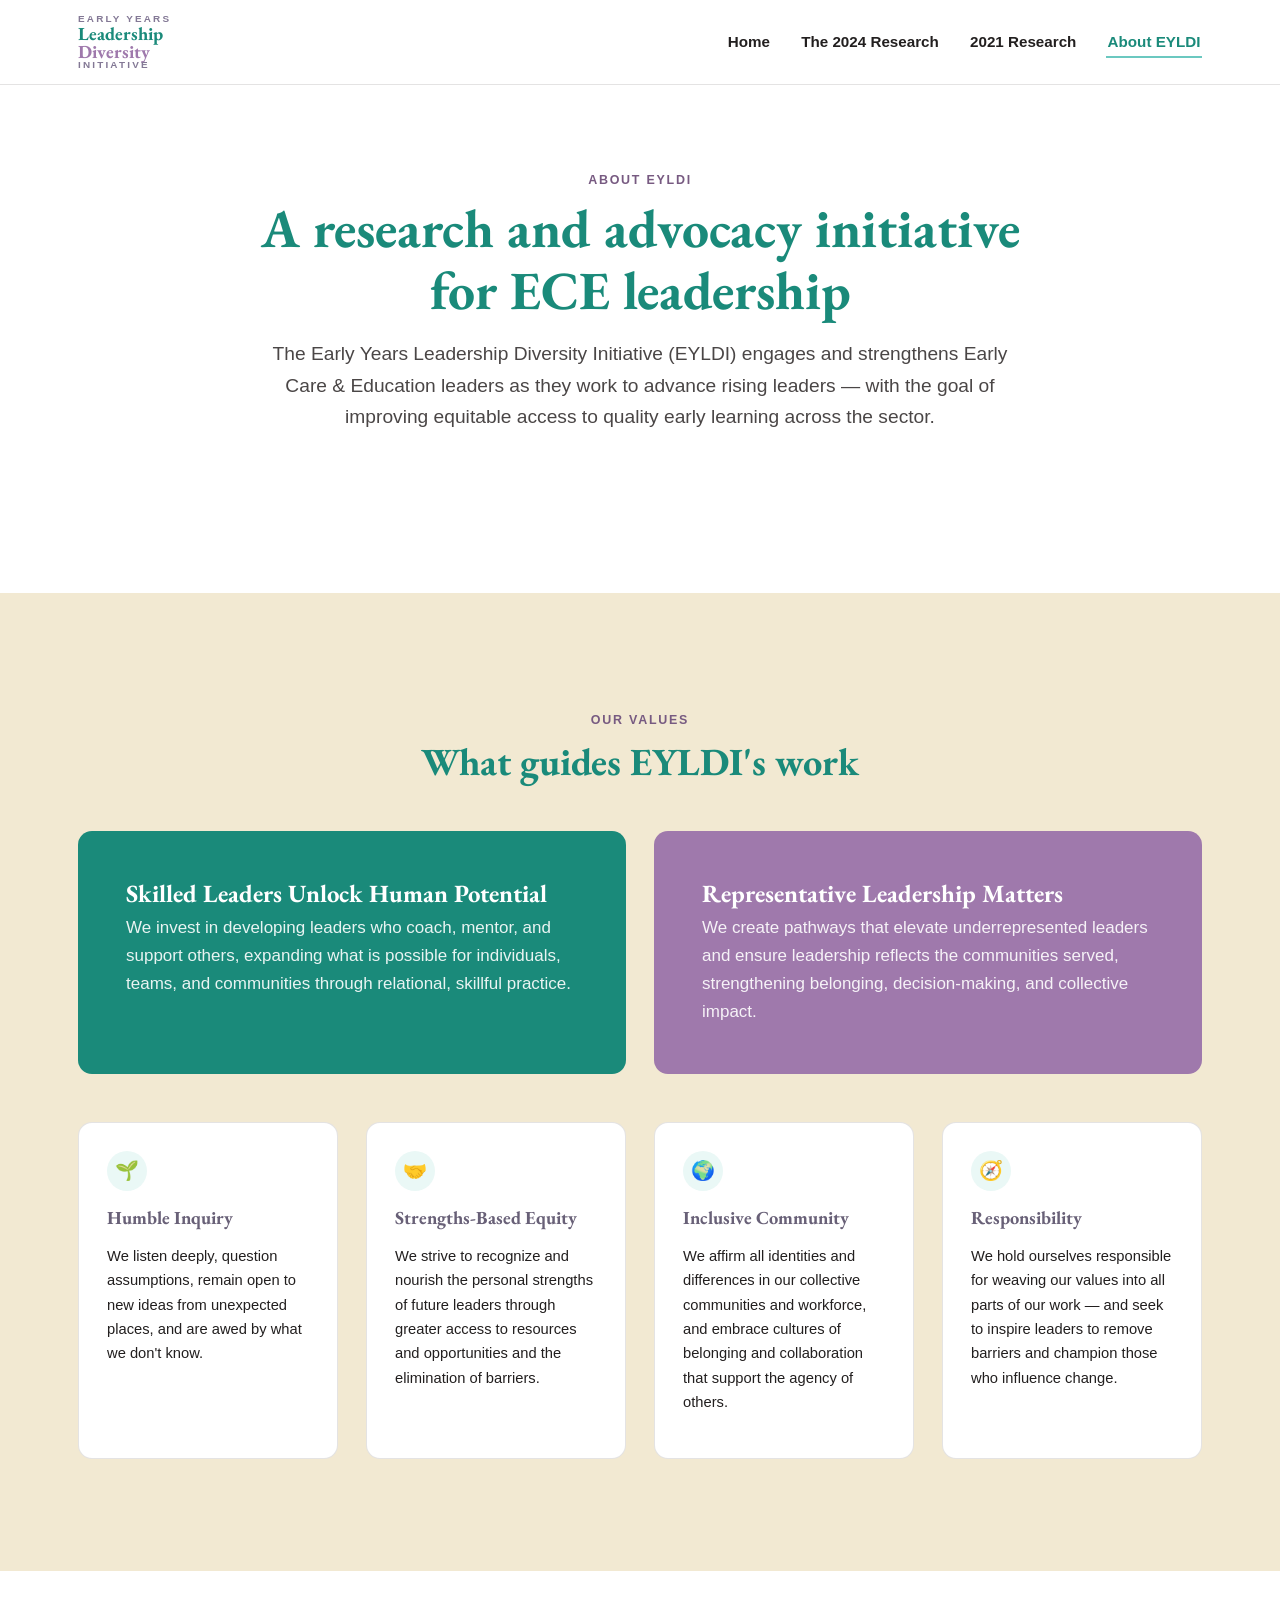
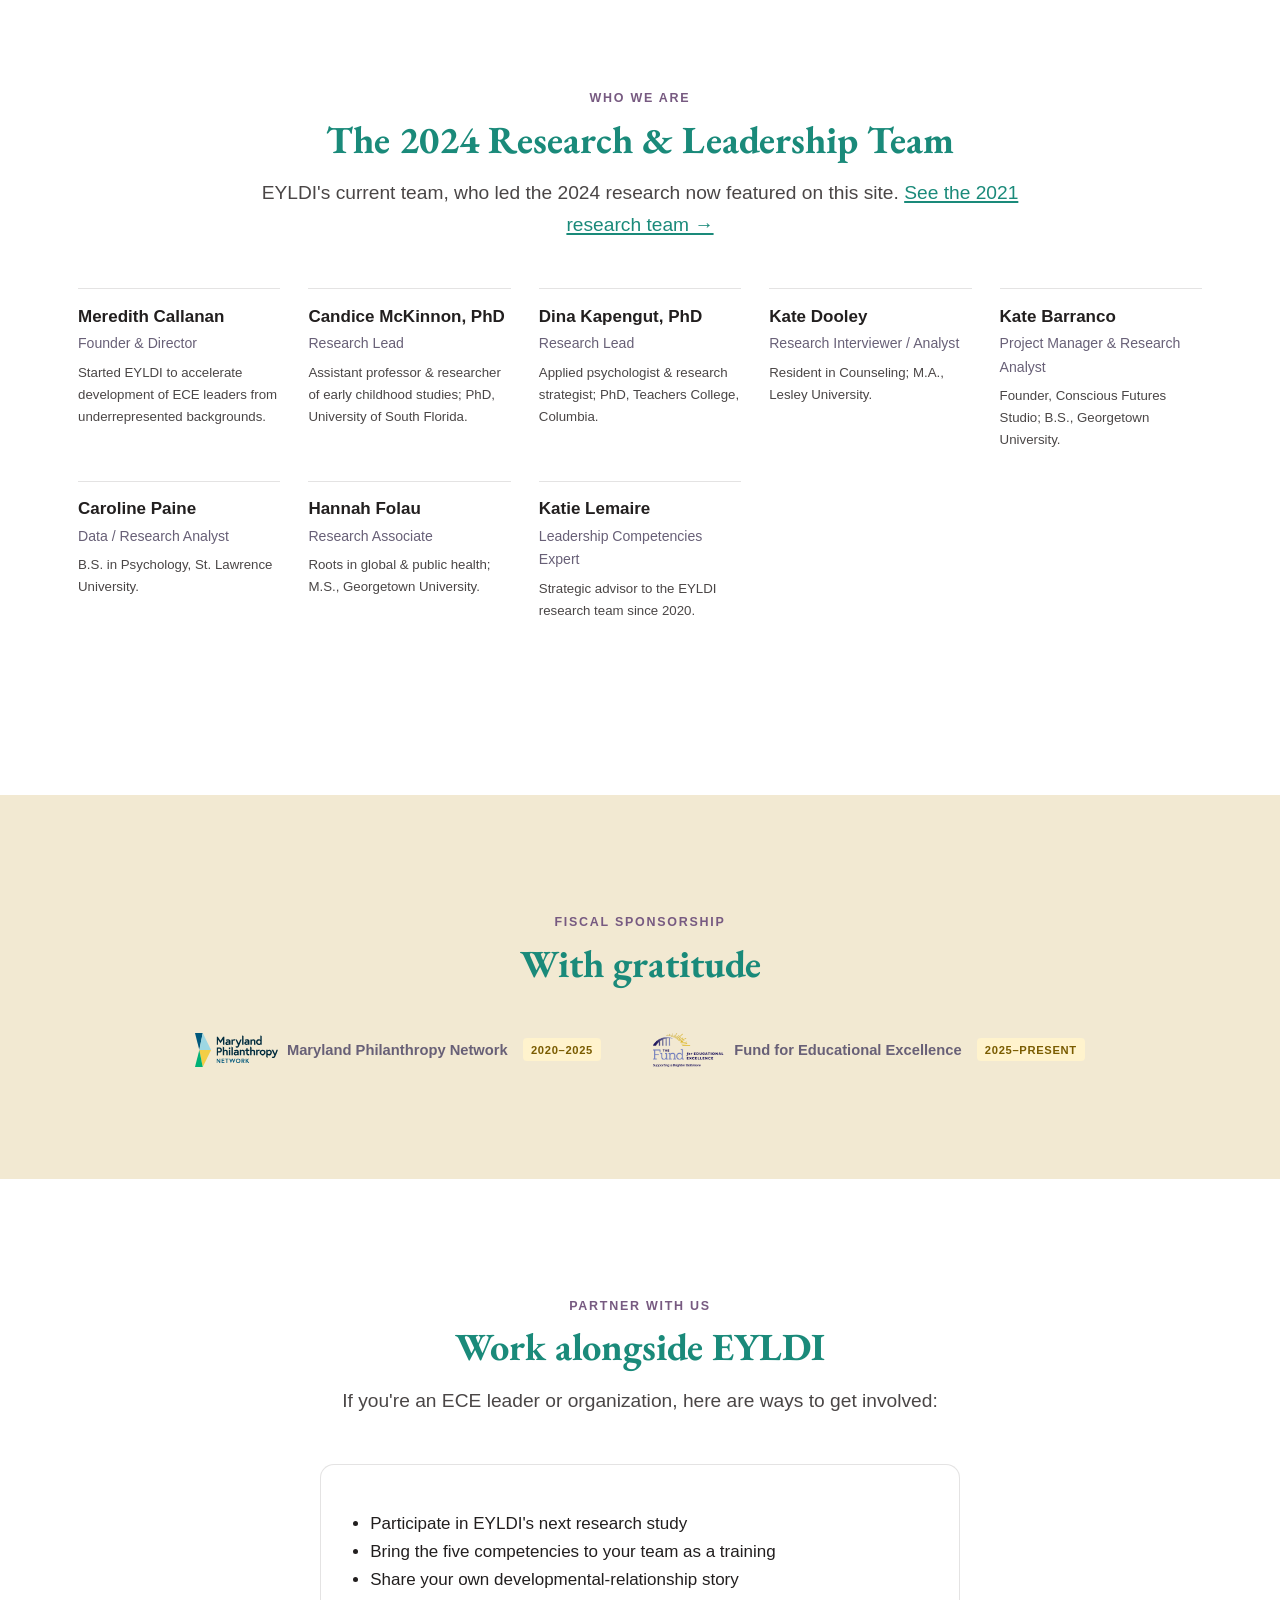
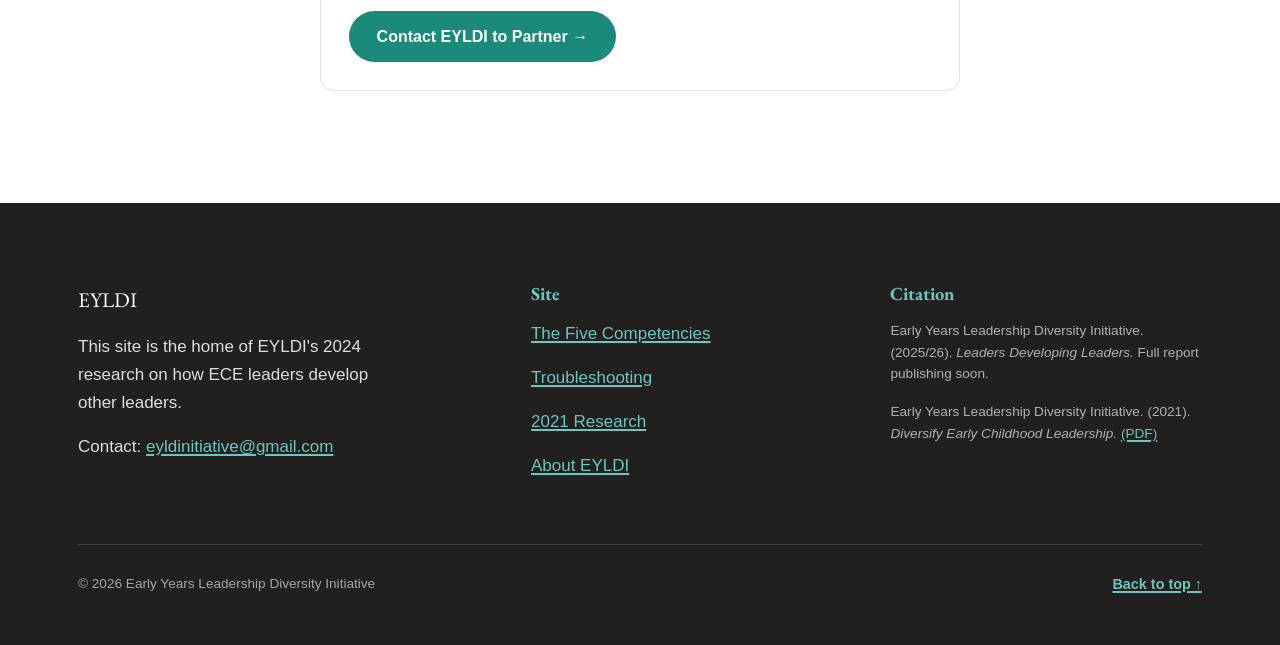
==== about.html @ 65260d51 "Reframe site around 2024 research, split into multi-page architecture Rebuilds the microsite around " ====
<!DOCTYPE html>
<html lang="en">
<head>
<meta charset="UTF-8">
<meta name="viewport" content="width=device-width, initial-scale=1.0">
<title>About EYLDI</title>
<meta name="description" content="About the Early Years Leadership Diversity Initiative — our values, our team, our fiscal sponsors, and how to partner with us.">
<link rel="preconnect" href="https://fonts.googleapis.com">
<link rel="preconnect" href="https://fonts.gstatic.com" crossorigin>
<link href="https://fonts.googleapis.com/css2?family=EB+Garamond:ital,wght@0,400;0,600;0,700;1,400;1,600&display=swap" rel="stylesheet">
<link rel="stylesheet" href="css/styles.css">
</head>
<body>
<a class="skip-link" href="#main">Skip to main content</a>

<header class="site-header">
  <nav class="nav" aria-label="Primary">
    <a class="nav-logo" href="index.html" aria-label="EYLDI home">
      <span class="l1">Early Years</span>
      <span class="l2">Leadership</span>
      <span class="l3">Diversity</span>
      <span class="l4">Initiative</span>
    </a>
    <button class="nav-toggle" aria-label="Toggle menu" aria-expanded="false">
      <span class="bar"></span>
    </button>
    <ul class="nav-links">
      <li><a href="index.html">Home</a></li>
      <li class="nav-item--dropdown">
        <a href="index.html#competencies">The 2024 Research</a>
        <ul class="nav-dropdown">
          <li><a href="index.html#competencies">The Five Competencies</a></li>
          <li><a href="index.html#troubleshooting">Troubleshooting</a></li>
          <li><a href="index.html#quotes">Quote Bank</a></li>
        </ul>
      </li>
      <li><a href="research-2021.html">2021 Research</a></li>
      <li><a href="about.html" class="is-active">About EYLDI</a></li>
    </ul>
  </nav>
</header>

<main id="main">

  <!-- ===================== ABOUT HERO ===================== -->
  <section class="section" style="padding-top: var(--space-xl);">
    <div class="container">
      <div class="section-head section-head--center">
        <p class="section-eyebrow">About EYLDI</p>
        <h1>A research and advocacy initiative for ECE leadership</h1>
        <p class="lede">The Early Years Leadership Diversity Initiative (EYLDI) engages and strengthens Early Care &amp; Education leaders as they work to advance rising leaders — with the goal of improving equitable access to quality early learning across the sector.</p>
      </div>
    </div>
  </section>

  <!-- ===================== OUR VALUES ===================== -->
  <section class="section section--cream" id="values">
    <div class="container">
      <div class="section-head section-head--center">
        <p class="section-eyebrow">Our Values</p>
        <h2>What guides EYLDI's work</h2>
      </div>

      <div class="belief-banner">
        <div class="belief">
          <h3>Skilled Leaders Unlock Human Potential</h3>
          <p>We invest in developing leaders who coach, mentor, and support others, expanding what is possible for individuals, teams, and communities through relational, skillful practice.</p>
        </div>
        <div class="belief">
          <h3>Representative Leadership Matters</h3>
          <p>We create pathways that elevate underrepresented leaders and ensure leadership reflects the communities served, strengthening belonging, decision-making, and collective impact.</p>
        </div>
      </div>

      <div class="grid-4">
        <div class="value-card">
          <div class="icon-dot" aria-hidden="true">🌱</div>
          <h4>Humble Inquiry</h4>
          <p style="font-size:0.92rem;">We listen deeply, question assumptions, remain open to new ideas from unexpected places, and are awed by what we don't know.</p>
        </div>
        <div class="value-card">
          <div class="icon-dot" aria-hidden="true">🤝</div>
          <h4>Strengths-Based Equity</h4>
          <p style="font-size:0.92rem;">We strive to recognize and nourish the personal strengths of future leaders through greater access to resources and opportunities and the elimination of barriers.</p>
        </div>
        <div class="value-card">
          <div class="icon-dot" aria-hidden="true">🌍</div>
          <h4>Inclusive Community</h4>
          <p style="font-size:0.92rem;">We affirm all identities and differences in our collective communities and workforce, and embrace cultures of belonging and collaboration that support the agency of others.</p>
        </div>
        <div class="value-card">
          <div class="icon-dot" aria-hidden="true">🧭</div>
          <h4>Responsibility</h4>
          <p style="font-size:0.92rem;">We hold ourselves responsible for weaving our values into all parts of our work — and seek to inspire leaders to remove barriers and champion those who influence change.</p>
        </div>
      </div>
    </div>
  </section>

  <!-- ===================== OUR TEAM ===================== -->
  <section class="section" id="team">
    <div class="container">
      <div class="section-head section-head--center">
        <p class="section-eyebrow">Who We Are</p>
        <h2>The 2024 Research &amp; Leadership Team</h2>
        <p class="lede">EYLDI's current team, who led the 2024 research now featured on this site. <a href="research-2021.html#team">See the 2021 research team →</a></p>
      </div>
      <div class="team-grid team-grid--compact">
        <div class="team-card"><div class="team-name">Meredith Callanan</div><div class="team-title">Founder &amp; Director</div><div class="team-bio">Started EYLDI to accelerate development of ECE leaders from underrepresented backgrounds.</div></div>
        <div class="team-card"><div class="team-name">Candice McKinnon, PhD</div><div class="team-title">Research Lead</div><div class="team-bio">Assistant professor &amp; researcher of early childhood studies; PhD, University of South Florida.</div></div>
        <div class="team-card"><div class="team-name">Dina Kapengut, PhD</div><div class="team-title">Research Lead</div><div class="team-bio">Applied psychologist &amp; research strategist; PhD, Teachers College, Columbia.</div></div>
        <div class="team-card"><div class="team-name">Kate Dooley</div><div class="team-title">Research Interviewer / Analyst</div><div class="team-bio">Resident in Counseling; M.A., Lesley University.</div></div>
        <div class="team-card"><div class="team-name">Kate Barranco</div><div class="team-title">Project Manager &amp; Research Analyst</div><div class="team-bio">Founder, Conscious Futures Studio; B.S., Georgetown University.</div></div>
        <div class="team-card"><div class="team-name">Caroline Paine</div><div class="team-title">Data / Research Analyst</div><div class="team-bio">B.S. in Psychology, St. Lawrence University.</div></div>
        <div class="team-card"><div class="team-name">Hannah Folau</div><div class="team-title">Research Associate</div><div class="team-bio">Roots in global &amp; public health; M.S., Georgetown University.</div></div>
        <div class="team-card"><div class="team-name">Katie Lemaire</div><div class="team-title">Leadership Competencies Expert</div><div class="team-bio">Strategic advisor to the EYLDI research team since 2020.</div></div>
      </div>
    </div>
  </section>

  <!-- ===================== FISCAL SPONSORSHIP ===================== -->
  <section class="section section--cream" id="sponsors">
    <div class="container">
      <div class="section-head section-head--center">
        <p class="section-eyebrow">Fiscal Sponsorship</p>
        <h2>With gratitude</h2>
      </div>
      <div class="sponsor-strip" style="border-top: none; padding-top: 0;">
        <a class="sponsor-logo" href="https://marylandphilanthropy.org/" target="_blank" rel="noopener">
          <img src="assets/logo/maryland-philanthropy-network.svg" alt="Maryland Philanthropy Network" class="sponsor-logo-img">
          Maryland Philanthropy Network <span class="placeholder-tag">2020–2025</span>
        </a>
        <a class="sponsor-logo" href="https://ffee.org/" target="_blank" rel="noopener">
          <img src="assets/logo/fund-for-educational-excellence.png" alt="The Fund for Educational Excellence" class="sponsor-logo-img">
          Fund for Educational Excellence <span class="placeholder-tag">2025–present</span>
        </a>
      </div>
    </div>
  </section>

  <!-- ===================== PARTNER WITH US ===================== -->
  <section class="section" id="partner">
    <div class="container">
      <div class="section-head section-head--center">
        <p class="section-eyebrow">Partner With Us</p>
        <h2>Work alongside EYLDI</h2>
        <p class="lede">If you're an ECE leader or organization, here are ways to get involved:</p>
      </div>
      <div class="card" style="max-width: 640px; margin: 0 auto;">
        <ul>
          <li>Participate in EYLDI's next research study</li>
          <li>Bring the five competencies to your team as a training</li>
          <li>Share your own developmental-relationship story</li>
        </ul>
        <a class="btn btn-primary" href="mailto:eyldinitiative@gmail.com?subject=Partnering%20with%20EYLDI">Contact EYLDI to Partner →</a>
      </div>
    </div>
  </section>

</main>

<footer class="site-footer">
  <div class="container">
    <div class="footer-grid">
      <div>
        <div class="footer-logo">EYLDI</div>
        <p style="max-width: 34ch;">This site is the home of EYLDI's 2024 research on how ECE leaders develop other leaders.</p>
        <p>Contact: <a href="mailto:eyldinitiative@gmail.com">eyldinitiative@gmail.com</a></p>
      </div>
      <div>
        <h4>Site</h4>
        <p><a href="index.html#competencies">The Five Competencies</a></p>
        <p><a href="index.html#troubleshooting">Troubleshooting</a></p>
        <p><a href="research-2021.html">2021 Research</a></p>
        <p><a href="about.html">About EYLDI</a></p>
      </div>
      <div>
        <h4>Citation</h4>
        <p class="footer-citation">Early Years Leadership Diversity Initiative. (2025/26). <em>Leaders Developing Leaders.</em> Full report publishing soon.</p>
        <p class="footer-citation">Early Years Leadership Diversity Initiative. (2021). <em>Diversify Early Childhood Leadership.</em> <a href="assets/EYLDI-2021-Diversify-Early-Childhood-Leadership.pdf" download>(PDF)</a></p>
      </div>
    </div>
    <div class="footer-bottom">
      <span>© 2026 Early Years Leadership Diversity Initiative</span>
      <a class="back-to-top" href="#main">Back to top ↑</a>
    </div>
  </div>
</footer>

<script src="js/main.js"></script>
</body>
</html>
---- css/styles.css ----
/* ==========================================================================
   EYLDI — Design System
   Early Years Leadership Diversity Initiative
   ========================================================================== */

:root {
  /* Brand colors — source of truth per creative brief */
  --teal: #1a8a7a;         /* Deep teal — headings, primary links */
  --mint: #6BC8C0;         /* Mint/seafoam — accents, tags, logo mark */
  --mauve: #9F79AC;        /* Mauve/plum — secondary headings, pull-quote marks */
  --slate-purple: #837895; /* Muted slate-purple — alternate heading tone */
  --coral: #E2693F;        /* Coral — Join the Conversation / community accents */
  --gold: #C98A2E;         /* Gold — video & media-coming-soon accents */
  --cream: #F2E9D2;        /* Cream/ivory — pull-quote bg, warm breaks */
  --ink: #221F1F;          /* Near-black — body copy */
  --white: #FFFFFF;

  /* Derived tones for depth without leaving the palette */
  --teal-dark: #136b5e;
  --teal-tint: #e4f3f0;
  --mint-tint: #eaf8f6;
  --mauve-tint: #f3edf5;
  --coral-tint: #fbe9e1;
  --gold-tint: #f8ecd3;
  --cream-deep: #ead9ad;
  --ink-soft: #4a4646;
  --border-soft: rgba(34, 31, 31, 0.12);

  /* Text-safe variants: same hue family, darkened to clear WCAG AA (4.5:1)
     for small-text use. Brand mauve/slate-purple at full strength stay in use
     for large headings, decorative marks, and the wordmark, which meet the
     lower 3:1 large-text threshold as-is. */
  --mauve-text: #775A81;
  --slate-purple-text: #686077;
  --coral-text: #b8502b;
  --gold-text: #8c6319;

  /* Type */
  --font-serif: 'EB Garamond', 'Iowan Old Style', 'Palatino Linotype', Georgia, serif;
  --font-sans: 'Helvetica Neue', -apple-system, BlinkMacSystemFont, 'Segoe UI', Helvetica, Arial, sans-serif;

  /* Rhythm */
  --space-xs: 0.5rem;
  --space-sm: 1rem;
  --space-md: 1.75rem;
  --space-lg: 3rem;
  --space-xl: 5rem;
  --space-2xl: 7rem;

  --radius: 14px;
  --radius-sm: 8px;
  --max-width: 1180px;
  --shadow-soft: 0 8px 30px rgba(34, 31, 31, 0.08);
  --transition: 220ms ease;
}

/* ---------- Reset ---------- */
*, *::before, *::after { box-sizing: border-box; }
html { scroll-behavior: smooth; }
body {
  margin: 0;
  font-family: var(--font-sans);
  color: var(--ink);
  background: var(--white);
  font-size: 1.0625rem;
  line-height: 1.65;
  -webkit-font-smoothing: antialiased;
}
img { max-width: 100%; display: block; }
a { color: var(--teal); text-decoration-thickness: 1.5px; text-underline-offset: 2px; }
ul, ol { padding-left: 1.25em; }
h1, h2, h3, h4 {
  font-family: var(--font-serif);
  font-weight: 700;
  line-height: 1.15;
  color: var(--teal);
  margin: 0 0 var(--space-sm);
}
h1 { font-size: clamp(2.1rem, 4.2vw, 3.4rem); }
h2 { font-size: clamp(1.7rem, 3vw, 2.4rem); }
h3 { font-size: clamp(1.25rem, 2vw, 1.55rem); color: var(--mauve); }
h4 { font-size: 1.15rem; color: var(--slate-purple-text); }
p { margin: 0 0 var(--space-sm); }
.serif { font-family: var(--font-serif); }

/* Visually-hidden but accessible */
.sr-only {
  position: absolute; width: 1px; height: 1px; padding: 0; margin: -1px;
  overflow: hidden; clip: rect(0,0,0,0); white-space: nowrap; border: 0;
}
.skip-link {
  position: absolute; left: -999px; top: 0; background: var(--teal); color: var(--white);
  padding: 0.75rem 1.25rem; z-index: 1000; border-radius: 0 0 var(--radius-sm) 0;
}
.skip-link:focus { left: 0; }

:focus-visible {
  outline: 3px solid var(--mauve);
  outline-offset: 2px;
}

/* ---------- Layout helpers ---------- */
.container {
  max-width: var(--max-width);
  margin: 0 auto;
  padding: 0 var(--space-md);
}
.section { padding: var(--space-2xl) 0; }
.section--tight { padding: var(--space-xl) 0; }
.section--cream { background: var(--cream); }
.section--teal { background: var(--teal); color: var(--white); }
.section--teal h2, .section--teal h3, .section--teal h4 { color: var(--white); }
.section-eyebrow {
  display: inline-block;
  font-family: var(--font-sans);
  font-weight: 700;
  letter-spacing: 0.14em;
  text-transform: uppercase;
  font-size: 0.78rem;
  color: var(--mauve-text);
  margin-bottom: var(--space-xs);
}
.section-head {
  max-width: 760px;
  margin: 0 0 var(--space-lg);
}
.section-head--center { margin-left: auto; margin-right: auto; text-align: center; }
.lede { font-size: 1.2rem; color: var(--ink-soft); }

/* Signature five-segment divider (used sparingly, per brief) */
.brand-divider {
  display: flex;
  height: 6px;
  width: 92px;
  border-radius: 4px;
  overflow: hidden;
  margin: 0 auto var(--space-md);
}
.brand-divider--left { margin-left: 0; }
.brand-divider span { flex: 1; }
.brand-divider span:nth-child(1) { background: var(--cream-deep); }
.brand-divider span:nth-child(2) { background: var(--slate-purple); }
.brand-divider span:nth-child(3) { background: var(--teal); }
.brand-divider span:nth-child(4) { background: var(--mauve); }
.brand-divider span:nth-child(5) { background: var(--mint); }

/* ---------- Buttons ---------- */
.btn {
  display: inline-flex;
  align-items: center;
  justify-content: center;
  gap: 0.5em;
  font-family: var(--font-sans);
  font-weight: 700;
  font-size: 1rem;
  padding: 0.9rem 1.6rem;
  border-radius: 999px;
  border: 2px solid transparent;
  cursor: pointer;
  transition: transform var(--transition), box-shadow var(--transition), background var(--transition), color var(--transition);
  text-decoration: none;
  line-height: 1.1;
  min-height: 48px;
}
.btn:hover { transform: translateY(-1px); }
.btn:active { transform: translateY(0); }

.btn-coral {
  background: var(--coral);
  color: var(--white);
}
.btn-coral:hover { background: var(--coral-text); color: var(--white); }

.btn-primary {
  background: var(--teal);
  color: var(--white);
}
.btn-primary:hover { background: var(--teal-dark); color: var(--white); }

.btn-secondary {
  background: transparent;
  color: var(--teal);
  border-color: var(--teal);
}
.btn-secondary:hover { background: var(--teal); color: var(--white); }

.btn-ghost-inverse {
  background: transparent;
  color: var(--white);
  border-color: rgba(255,255,255,0.6);
}
.btn-ghost-inverse:hover { background: rgba(255,255,255,0.15); }

.btn-block { width: 100%; }

/* ---------- Nav ---------- */
.site-header {
  position: sticky;
  top: 0;
  z-index: 500;
  background: var(--white);
  border-bottom: 1px solid var(--border-soft);
}
.nav {
  display: flex;
  align-items: center;
  justify-content: space-between;
  padding: 0.85rem var(--space-md);
  max-width: var(--max-width);
  margin: 0 auto;
  gap: var(--space-sm);
}
.nav-logo {
  display: flex;
  flex-direction: column;
  line-height: 1;
  text-decoration: none;
  font-family: var(--font-serif);
  color: var(--teal);
  font-weight: 700;
}
.nav-logo span { display: block; }
.nav-logo .l1, .nav-logo .l4 { font-size: 0.62rem; letter-spacing: 0.22em; color: var(--slate-purple); font-weight: 600; text-transform: uppercase; font-family: var(--font-sans); }
.nav-logo .l2 { font-size: 1.15rem; color: var(--teal); }
.nav-logo .l3 { font-size: 1.15rem; color: var(--mauve); }

.nav-links {
  display: flex;
  align-items: center;
  gap: var(--space-md);
  list-style: none;
  margin: 0;
  padding: 0;
}
.nav-links a {
  color: var(--ink);
  font-weight: 600;
  font-size: 0.95rem;
  text-decoration: none;
  padding: 0.4rem 0.1rem;
  border-bottom: 2px solid transparent;
}
.nav-links a:hover, .nav-links a.is-active { border-color: var(--mint); color: var(--teal); }

.nav-item--dropdown { position: relative; }
.nav-dropdown {
  list-style: none;
  margin: 0;
  padding: 0.4rem;
  position: absolute;
  top: 100%;
  left: 0;
  background: var(--white);
  border: 1px solid var(--border-soft);
  border-radius: var(--radius-sm);
  box-shadow: var(--shadow-soft);
  min-width: 170px;
  opacity: 0;
  visibility: hidden;
  transform: translateY(6px);
  transition: opacity var(--transition), transform var(--transition), visibility var(--transition);
  z-index: 50;
}
.nav-item--dropdown:hover .nav-dropdown,
.nav-item--dropdown:focus-within .nav-dropdown {
  opacity: 1;
  visibility: visible;
  transform: translateY(0);
}
.nav-dropdown li { list-style: none; }
.nav-dropdown a {
  display: block;
  padding: 0.6rem 0.7rem;
  font-size: 0.9rem;
  font-weight: 600;
  color: var(--ink);
  border-radius: var(--radius-sm);
  border-bottom: none;
  white-space: nowrap;
}
.nav-dropdown a:hover { background: var(--mint-tint); color: var(--teal); border-color: transparent; }

.nav-actions { display: flex; align-items: center; gap: var(--space-sm); }

.nav-toggle {
  display: none;
  background: none;
  border: 2px solid var(--teal);
  border-radius: var(--radius-sm);
  width: 48px;
  height: 48px;
  align-items: center;
  justify-content: center;
  cursor: pointer;
}
.nav-toggle .bar { display: block; width: 20px; height: 2px; background: var(--teal); position: relative; }
.nav-toggle .bar::before, .nav-toggle .bar::after { content: ''; position: absolute; left: 0; width: 20px; height: 2px; background: var(--teal); transition: transform var(--transition); }
.nav-toggle .bar::before { top: -6px; }
.nav-toggle .bar::after { top: 6px; }

@media (max-width: 880px) {
  .nav-toggle { display: flex; }
  .nav-links {
    position: fixed;
    inset: 64px 0 0 0;
    background: var(--white);
    flex-direction: column;
    align-items: flex-start;
    padding: var(--space-lg) var(--space-md);
    gap: var(--space-md);
    transform: translateX(100%);
    transition: transform var(--transition);
    overflow-y: auto;
  }
  .nav-links.is-open { transform: translateX(0); }
  .nav-links a { font-size: 1.2rem; }

  .nav-dropdown {
    position: static;
    opacity: 1;
    visibility: visible;
    transform: none;
    box-shadow: none;
    border: none;
    padding: 0.3rem 0 0 1rem;
    min-width: 0;
  }
  .nav-dropdown a { font-size: 1rem; padding: 0.5rem 0.4rem; color: var(--ink-soft); }
}

/* ---------- Hero ---------- */
.hero {
  background: linear-gradient(180deg, var(--mint-tint) 0%, var(--white) 70%);
  background-size: 200% 200%;
  animation: heroDrift 18s ease-in-out infinite;
  padding: var(--space-2xl) 0 var(--space-xl);
  position: relative;
  overflow: hidden;
}
.hero::before,
.hero::after {
  content: '';
  position: absolute;
  border-radius: 50%;
  pointer-events: none;
}
.hero::after {
  right: -120px; top: -120px;
  width: 380px; height: 380px;
  background: radial-gradient(circle, rgba(107,200,192,0.35), transparent 70%);
  animation: heroFloat1 14s ease-in-out infinite;
}
.hero::before {
  left: -100px; bottom: -140px;
  width: 320px; height: 320px;
  background: radial-gradient(circle, rgba(255,255,255,0.75), transparent 70%);
  animation: heroFloat2 16s ease-in-out infinite;
}
@keyframes heroDrift {
  0%   { background-position: 0% 0%; }
  50%  { background-position: 100% 40%; }
  100% { background-position: 0% 0%; }
}
@keyframes heroFloat1 {
  0%, 100% { transform: translate(0, 0) scale(1); }
  50%      { transform: translate(-30px, 40px) scale(1.08); }
}
@keyframes heroFloat2 {
  0%, 100% { transform: translate(0, 0) scale(1); }
  50%      { transform: translate(30px, -30px) scale(1.05); }
}
@media (prefers-reduced-motion: reduce) {
  .hero, .hero::before, .hero::after { animation: none; }
}
.hero-grid {
  display: grid;
  grid-template-columns: 1.1fr 0.9fr;
  gap: var(--space-xl);
  align-items: center;
}
@media (max-width: 900px) {
  .hero-grid { grid-template-columns: 1fr; gap: var(--space-lg); }
}
.hero-eyebrow {
  color: var(--mauve-text);
  font-weight: 700;
  letter-spacing: 0.12em;
  text-transform: uppercase;
  font-size: 0.8rem;
  margin-bottom: var(--space-xs);
}
.hero h1 { margin-bottom: var(--space-sm); }
.hero-sub { font-size: 1.25rem; color: var(--ink-soft); max-width: 46ch; margin-bottom: var(--space-md); }
.hero-ctas { display: flex; flex-wrap: wrap; gap: var(--space-sm); margin-bottom: var(--space-lg); }

.hero-art {
  border-radius: var(--radius);
  background: linear-gradient(155deg, var(--teal) 0%, var(--mauve) 100%);
  min-height: 320px;
  display: flex;
  align-items: center;
  justify-content: center;
  position: relative;
  overflow: hidden;
}
.hero-art .shape {
  position: absolute;
  border-radius: 50%;
}
.hero-art .shape--1 { width: 220px; height: 220px; background: rgba(255,255,255,0.12); top: -40px; left: -40px; animation: heroFloat2 12s ease-in-out infinite; }
.hero-art .shape--2 { width: 160px; height: 160px; background: rgba(107,200,192,0.35); bottom: -30px; right: -20px; animation: heroFloat1 15s ease-in-out infinite; }
@media (prefers-reduced-motion: reduce) {
  .hero-art .shape--1, .hero-art .shape--2 { animation: none; }
}
.hero-art .placeholder-note {
  position: relative;
  color: rgba(255,255,255,0.92);
  text-align: center;
  padding: var(--space-md);
  font-family: var(--font-serif);
  font-size: 1.1rem;
  max-width: 32ch;
}

/* Stat strip */
.stat-strip {
  display: grid;
  grid-template-columns: repeat(4, 1fr);
  gap: var(--space-md);
  margin-top: var(--space-lg);
}
@media (max-width: 760px) {
  .stat-strip { grid-template-columns: repeat(2, 1fr); }
}
.stat {
  text-align: left;
  border-left: 3px solid var(--mint);
  padding-left: 0.85rem;
}
.stat-num {
  font-family: var(--font-serif);
  font-weight: 700;
  font-size: clamp(1.8rem, 3vw, 2.6rem);
  color: var(--teal);
  display: block;
  line-height: 1;
}
.stat-label {
  font-size: 0.88rem;
  color: var(--ink-soft);
  margin-top: 0.3rem;
  display: block;
}

/* ---------- Pull quote ---------- */
.pull-quote {
  background: var(--cream);
  border-radius: var(--radius);
  padding: var(--space-xl) var(--space-lg);
  text-align: center;
  position: relative;
}
.pull-quote .mark {
  font-family: var(--font-serif);
  font-size: 4rem;
  color: var(--mauve);
  line-height: 1;
  display: block;
}
.pull-quote blockquote {
  margin: 0 auto var(--space-sm);
  max-width: 62ch;
  font-family: var(--font-serif);
  font-size: clamp(1.4rem, 2.6vw, 2rem);
  font-style: italic;
  color: var(--teal);
  line-height: 1.4;
}
.pull-quote cite {
  font-style: normal;
  font-weight: 600;
  color: var(--slate-purple-text);
  font-size: 0.95rem;
}

/* ---------- Cards / grids ---------- */
.grid-2 { display: grid; grid-template-columns: 1fr 1fr; gap: var(--space-lg); }
.grid-3 { display: grid; grid-template-columns: repeat(3, 1fr); gap: var(--space-md); }
.grid-4 { display: grid; grid-template-columns: repeat(4, 1fr); gap: var(--space-md); }
@media (max-width: 900px) {
  .grid-2, .grid-3, .grid-4 { grid-template-columns: 1fr; }
}
@media (min-width: 601px) and (max-width: 900px) {
  .grid-3, .grid-4 { grid-template-columns: 1fr 1fr; }
}

.card {
  background: var(--white);
  border: 1px solid var(--border-soft);
  border-radius: var(--radius);
  padding: var(--space-md);
}
.card--cream { background: var(--cream); border-color: transparent; }

.value-card {
  padding: var(--space-md);
  border-radius: var(--radius);
  background: var(--white);
  border: 1px solid var(--border-soft);
  transition: box-shadow var(--transition), transform var(--transition);
}
.value-card:hover { box-shadow: var(--shadow-soft); transform: translateY(-2px); }
.value-card .icon-dot {
  width: 40px; height: 40px; border-radius: 50%;
  background: var(--mint-tint);
  display: flex; align-items: center; justify-content: center;
  margin-bottom: var(--space-sm);
  font-size: 1.2rem;
}

.belief-banner {
  display: grid;
  grid-template-columns: 1fr 1fr;
  gap: var(--space-md);
  margin-bottom: var(--space-lg);
}
@media (max-width: 760px) { .belief-banner { grid-template-columns: 1fr; } }
.belief-banner .belief {
  background: var(--teal);
  color: var(--white);
  border-radius: var(--radius);
  padding: var(--space-lg);
}
.belief-banner .belief:nth-child(2) { background: var(--mauve); }
.belief-banner .belief h3 { color: var(--white); margin-bottom: 0.4rem; }
.belief-banner .belief p { color: rgba(255,255,255,0.9); margin: 0; }

/* Team cards */
.team-era-label {
  display: inline-flex;
  align-items: center;
  gap: 0.5em;
  background: var(--mint-tint);
  color: var(--teal-dark);
  font-weight: 700;
  font-size: 0.85rem;
  padding: 0.35rem 0.9rem;
  border-radius: 999px;
  margin-bottom: var(--space-md);
}
.team-grid {
  display: grid;
  grid-template-columns: repeat(auto-fill, minmax(210px, 1fr));
  gap: var(--space-md);
  margin-bottom: var(--space-xl);
}
.team-grid--compact {
  grid-template-columns: repeat(auto-fill, minmax(190px, 1fr));
  gap: var(--space-sm) var(--space-md);
  margin-bottom: var(--space-lg);
}
.team-card { text-align: left; }
.team-grid--compact .team-card {
  padding: 0.85rem 0;
  border-top: 1px solid var(--border-soft);
}
.team-name { font-weight: 700; margin-bottom: 0.1rem; }
.team-title { font-size: 0.88rem; color: var(--slate-purple-text); margin-bottom: 0.4rem; }
.team-bio { font-size: 0.88rem; color: var(--ink-soft); }
.team-grid--compact .team-bio { font-size: 0.83rem; }

/* Placeholder tag convention */
.placeholder-tag {
  display: inline-block;
  font-size: 0.7rem;
  font-weight: 700;
  letter-spacing: 0.06em;
  text-transform: uppercase;
  background: #fff3cd;
  color: #7a5c00;
  padding: 0.15rem 0.5rem;
  border-radius: 4px;
  margin-left: 0.4rem;
  vertical-align: middle;
}

/* Sponsor credit */
.sponsor-strip {
  display: flex;
  flex-wrap: wrap;
  gap: var(--space-lg);
  align-items: center;
  justify-content: center;
  margin-top: var(--space-lg);
  padding-top: var(--space-lg);
  border-top: 1px solid var(--border-soft);
}
.sponsor-logo {
  display: flex;
  align-items: center;
  gap: 0.6em;
  color: var(--slate-purple-text);
  font-weight: 600;
  font-size: 0.92rem;
  text-decoration: none;
  transition: opacity var(--transition);
}
.sponsor-logo:hover { opacity: 0.75; }
.sponsor-logo-img {
  height: 34px;
  width: auto;
  max-width: 140px;
  object-fit: contain;
}

/* ---------- Video placeholder (gold accent — media coming soon) ---------- */
.video-placeholder {
  display: flex;
  align-items: center;
  gap: 0.7em;
  background: var(--gold-tint);
  border-left: 4px solid var(--gold);
  border-radius: 0 var(--radius-sm) var(--radius-sm) 0;
  padding: 0.85rem 1rem;
  margin-top: var(--space-md);
  font-size: 0.9rem;
  color: var(--gold-text);
}
.video-placeholder .vp-icon { font-size: 1.2rem; flex-shrink: 0; }

/* ---------- Join the Conversation (coral accent — community of practice) ---------- */
.cop-panel {
  background: var(--coral-tint);
  border-radius: var(--radius);
  padding: var(--space-lg);
  text-align: center;
  max-width: 720px;
  margin: 0 auto;
}
.cop-panel .section-eyebrow { color: var(--coral-text); }
.cop-panel p { color: var(--ink-soft); }
.cop-note { font-size: 0.85rem; color: var(--slate-purple-text); margin-top: var(--space-sm); }

/* ---------- Footer ---------- */
.site-footer {
  background: var(--ink);
  color: rgba(255,255,255,0.85);
  padding: var(--space-xl) 0 var(--space-lg);
}
.site-footer a { color: var(--mint); }
.footer-grid {
  display: grid;
  grid-template-columns: 1.3fr 1fr 1fr;
  gap: var(--space-lg);
  margin-bottom: var(--space-lg);
}
@media (max-width: 760px) { .footer-grid { grid-template-columns: 1fr; } }
.footer-grid h4 { color: var(--mint); margin-bottom: var(--space-sm); }
.footer-logo {
  font-family: var(--font-serif);
  font-size: 1.3rem;
  color: var(--white);
  margin-bottom: var(--space-sm);
}
.footer-citation {
  font-size: 0.85rem;
  color: rgba(255,255,255,0.65);
  line-height: 1.6;
  margin-bottom: var(--space-sm);
}
.footer-bottom {
  border-top: 1px solid rgba(255,255,255,0.15);
  padding-top: var(--space-md);
  font-size: 0.85rem;
  display: flex;
  justify-content: space-between;
  flex-wrap: wrap;
  gap: var(--space-sm);
  color: rgba(255,255,255,0.6);
}

/* ---------- Ripple / systems story (homepage) ---------- */
.ripple-flow {
  display: flex;
  align-items: stretch;
  gap: var(--space-sm);
  margin: var(--space-lg) 0;
  flex-wrap: wrap;
}
.ripple-step {
  flex: 1;
  min-width: 200px;
  background: var(--white);
  border: 1px solid var(--border-soft);
  border-radius: var(--radius);
  padding: var(--space-md);
  text-align: center;
}
.ripple-step .ripple-icon {
  width: 48px; height: 48px;
  border-radius: 50%;
  background: var(--mint-tint);
  display: flex; align-items: center; justify-content: center;
  font-size: 1.4rem;
  margin: 0 auto var(--space-xs);
}
.ripple-step h4 { margin-bottom: 0.3rem; }
.ripple-step p { font-size: 0.9rem; color: var(--ink-soft); margin: 0; }
.ripple-arrow {
  display: flex;
  align-items: center;
  justify-content: center;
  font-size: 1.4rem;
  color: var(--teal);
  flex-shrink: 0;
}
@media (max-width: 760px) {
  .ripple-flow { flex-direction: column; }
  .ripple-arrow { transform: rotate(90deg); padding: 0.2rem 0; }
}

/* ---------- Utility ---------- */
.text-center { text-align: center; }
.mt-0 { margin-top: 0; }
.visually-muted { color: var(--ink-soft); }
.tag {
  display: inline-block;
  background: var(--mint-tint);
  color: var(--teal-dark);
  font-size: 0.78rem;
  font-weight: 700;
  padding: 0.25rem 0.7rem;
  border-radius: 999px;
  margin: 0 0.3rem 0.3rem 0;
}
.tag--mauve { background: var(--mauve-tint); color: var(--mauve-text); }
.tag--gold { background: var(--gold-tint); color: var(--gold-text); }
.tag--coral { background: var(--coral-tint); color: var(--coral-text); }

.back-to-top {
  display: inline-flex;
  align-items: center;
  gap: 0.4em;
  font-size: 0.9rem;
  font-weight: 700;
}
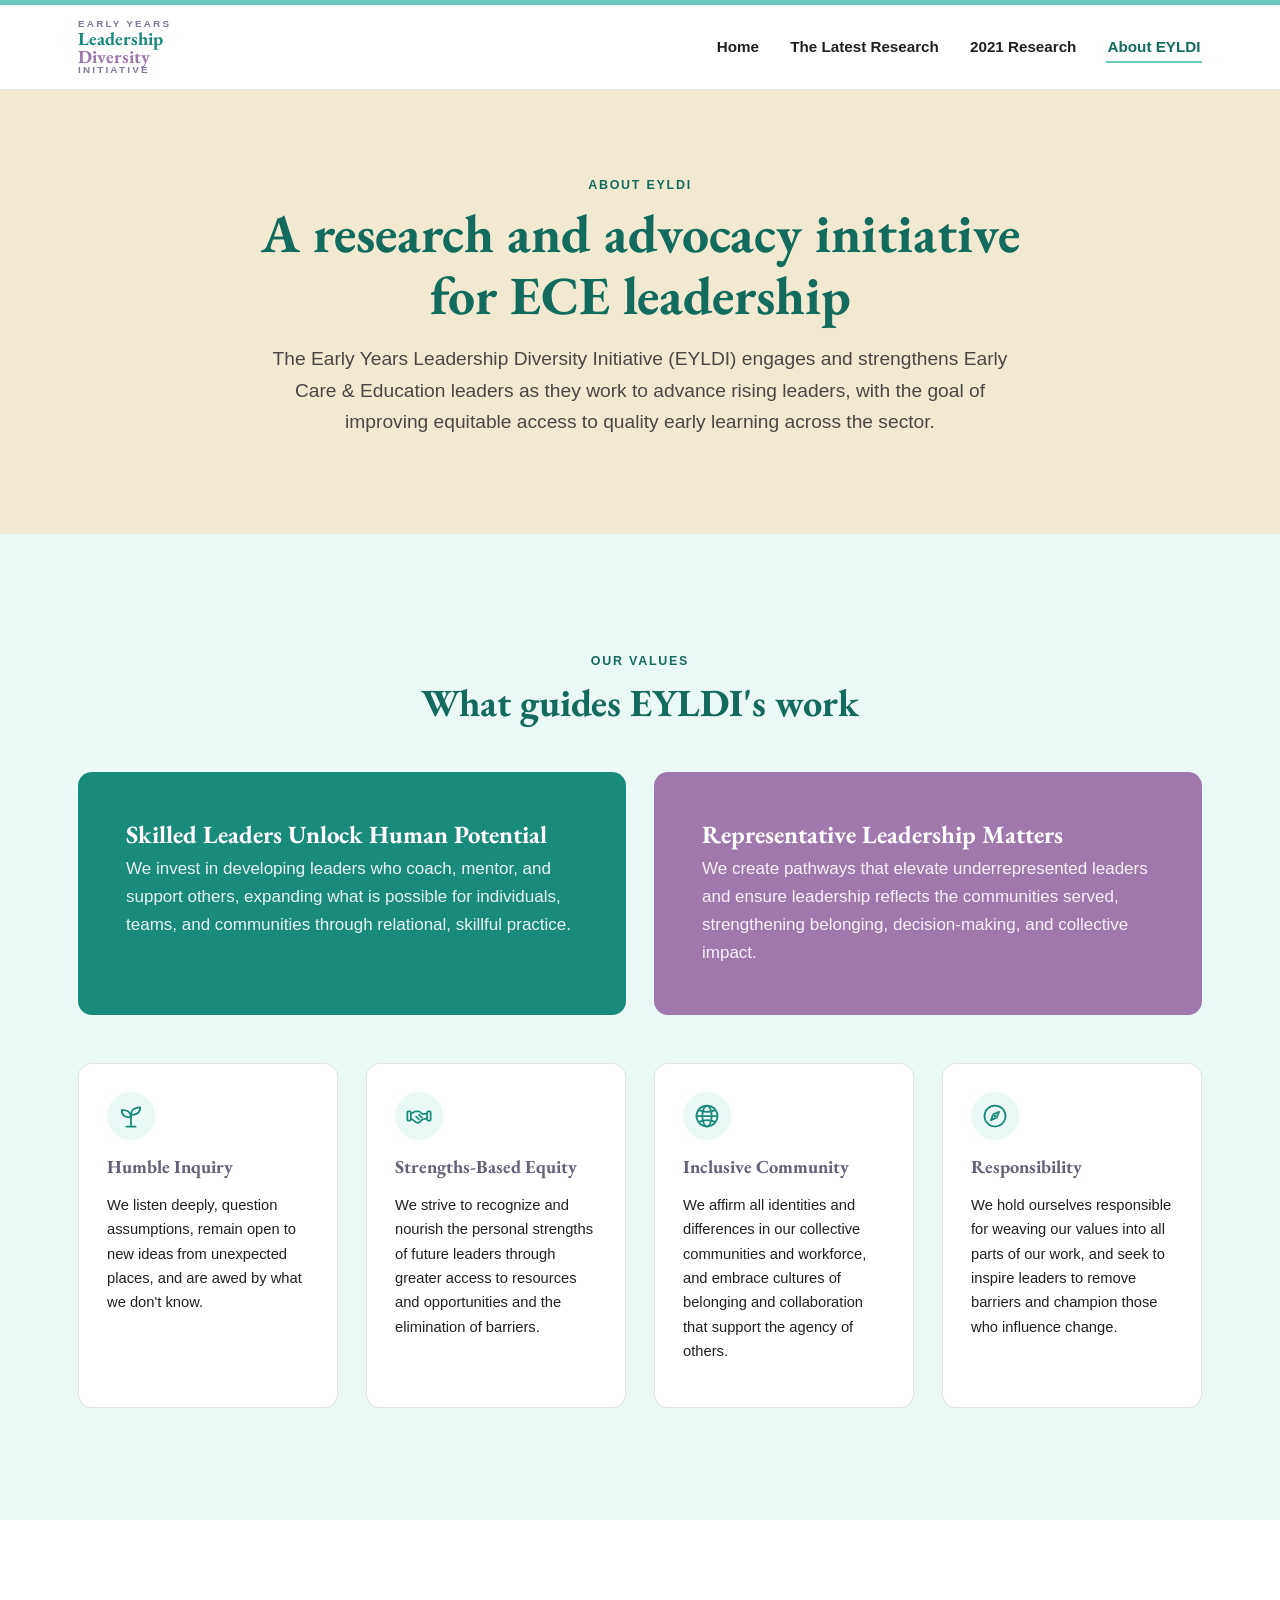
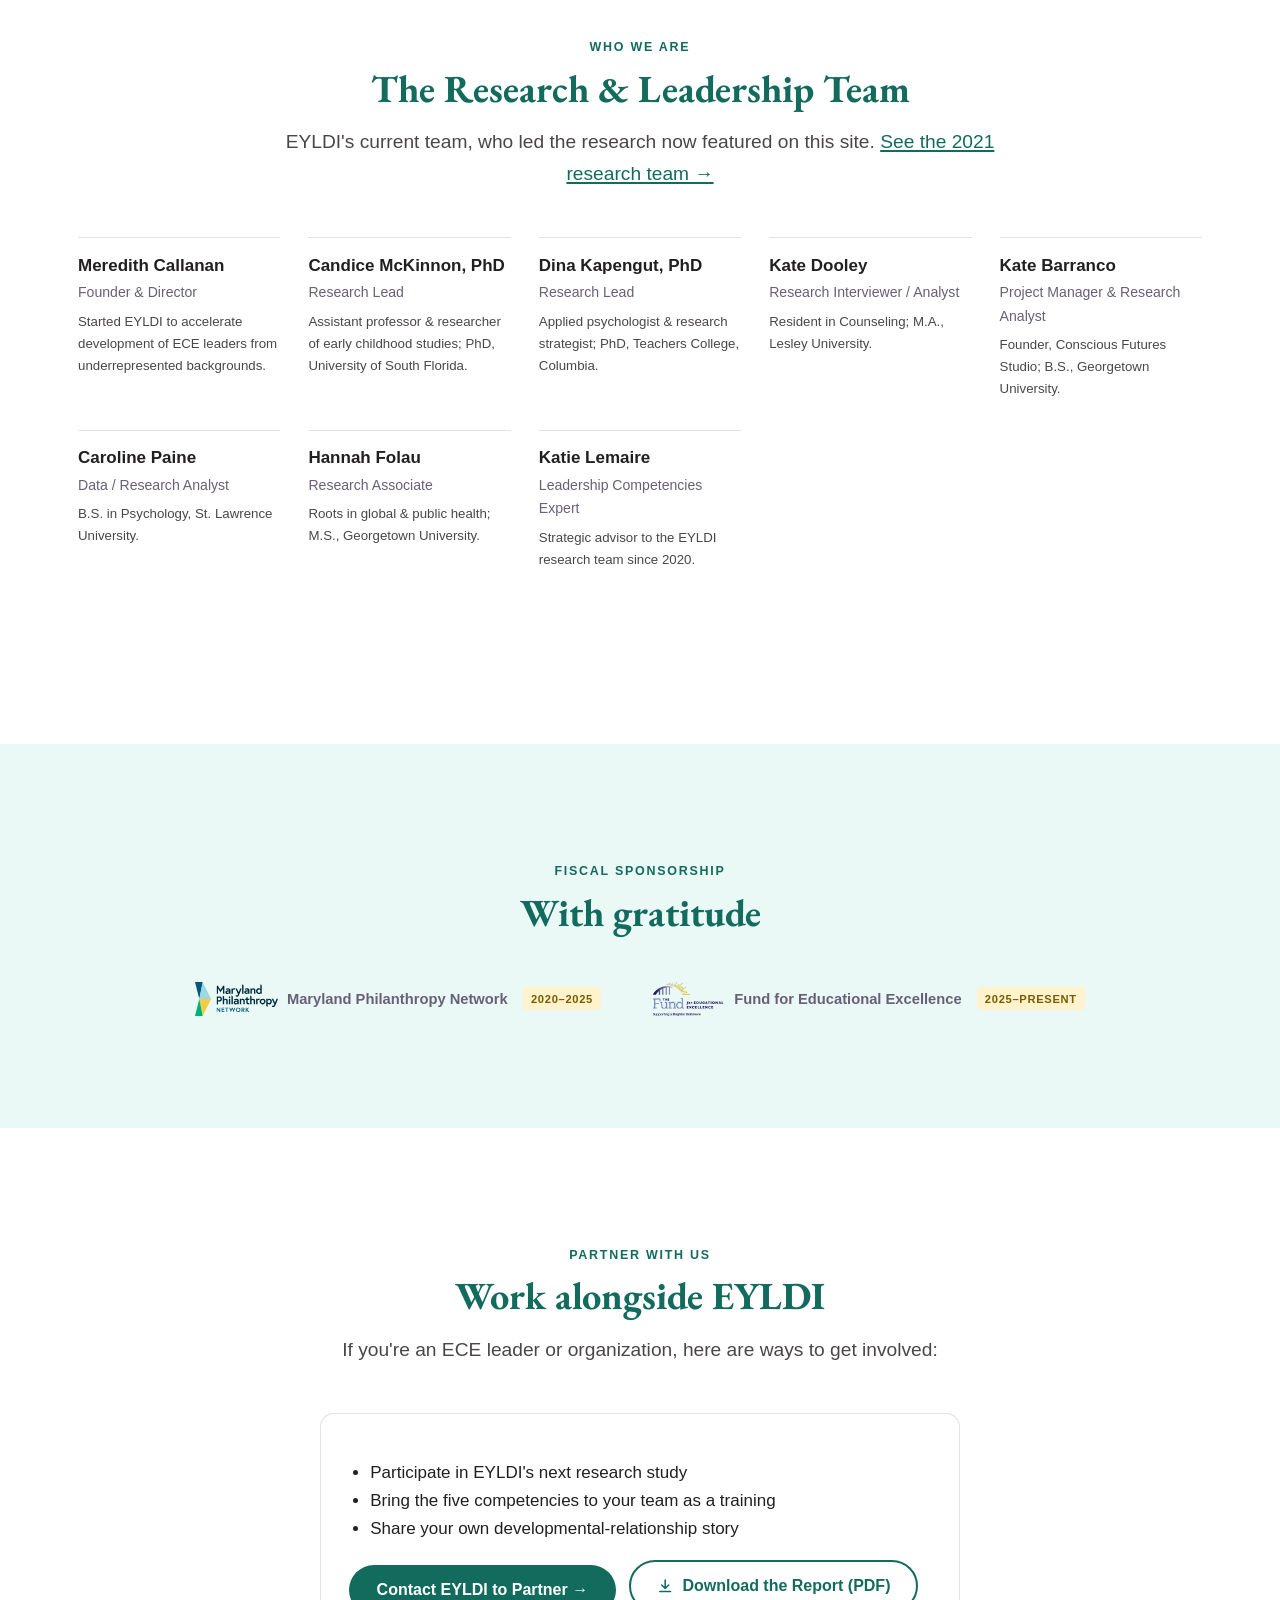
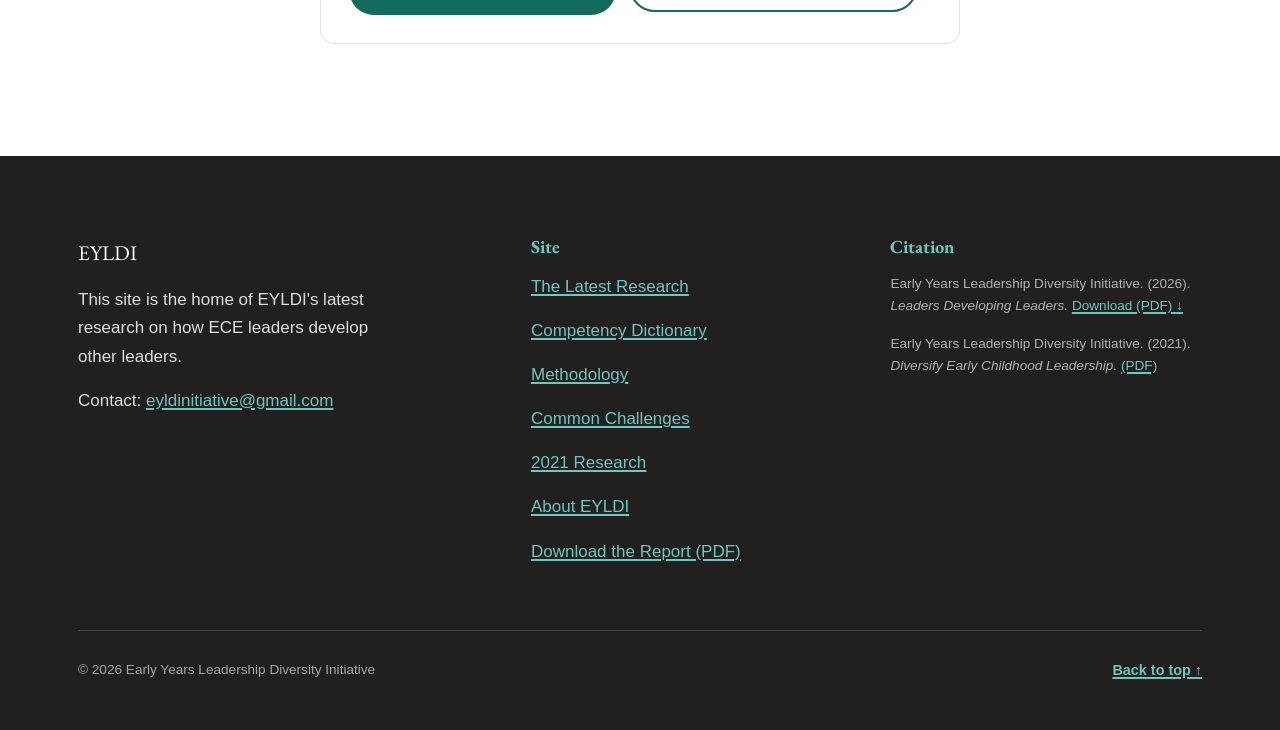
==== commit 3afbcdb5: "Restructure site: Latest Research hub, Competency Dictionary, Methodology, report download - Split h" ====
--- a/about.html
+++ b/about.html
@@ -4,13 +4,22 @@
 <meta charset="UTF-8">
 <meta name="viewport" content="width=device-width, initial-scale=1.0">
 <title>About EYLDI</title>
-<meta name="description" content="About the Early Years Leadership Diversity Initiative — our values, our team, our fiscal sponsors, and how to partner with us.">
+<meta name="description" content="About the Early Years Leadership Diversity Initiative: our values, our team, our fiscal sponsors, and how to partner with us.">
 <link rel="preconnect" href="https://fonts.googleapis.com">
 <link rel="preconnect" href="https://fonts.gstatic.com" crossorigin>
 <link href="https://fonts.googleapis.com/css2?family=EB+Garamond:ital,wght@0,400;0,600;0,700;1,400;1,600&display=swap" rel="stylesheet">
 <link rel="stylesheet" href="css/styles.css">
+<script>
+  (function () {
+    var r = document.documentElement;
+    if (window.matchMedia && matchMedia('(prefers-reduced-motion: reduce)').matches) return;
+    r.classList.add('js');
+    // failsafe: if the reveal script never runs, show everything
+    setTimeout(function () { if (!window.__revealReady) r.classList.remove('js'); }, 4000);
+  })();
+</script>
 </head>
-<body>
+<body data-theme="about">
 <a class="skip-link" href="#main">Skip to main content</a>
 
 <header class="site-header">
@@ -27,15 +36,17 @@
     <ul class="nav-links">
       <li><a href="index.html">Home</a></li>
       <li class="nav-item--dropdown">
-        <a href="index.html#competencies">The 2024 Research</a>
+        <a href="latest-research.html">The Latest Research</a>
         <ul class="nav-dropdown">
-          <li><a href="index.html#competencies">The Five Competencies</a></li>
-          <li><a href="index.html#troubleshooting">Troubleshooting</a></li>
-          <li><a href="index.html#quotes">Quote Bank</a></li>
+          <li><a href="latest-research.html#competencies">What Works: Five Competencies</a></li>
+          <li><a href="competency-dictionary.html">Competency Dictionary</a></li>
+          <li><a href="methodology.html">Methodology</a></li>
+          <li><a href="latest-research.html#common-challenges">Common Challenges</a></li>
+          <li><a href="assets/EYLDI-Leaders-Developing-Leaders-2026.pdf" download>Download the Report (PDF)</a></li>
         </ul>
       </li>
       <li><a href="research-2021.html">2021 Research</a></li>
-      <li><a href="about.html" class="is-active">About EYLDI</a></li>
+      <li><a href="about.html">About EYLDI</a></li>
     </ul>
   </nav>
 </header>
@@ -43,12 +54,12 @@
 <main id="main">
 
   <!-- ===================== ABOUT HERO ===================== -->
-  <section class="section" style="padding-top: var(--space-xl);">
+  <section class="hub-hero hub-hero--light">
     <div class="container">
       <div class="section-head section-head--center">
         <p class="section-eyebrow">About EYLDI</p>
         <h1>A research and advocacy initiative for ECE leadership</h1>
-        <p class="lede">The Early Years Leadership Diversity Initiative (EYLDI) engages and strengthens Early Care &amp; Education leaders as they work to advance rising leaders — with the goal of improving equitable access to quality early learning across the sector.</p>
+        <p class="lede">The Early Years Leadership Diversity Initiative (EYLDI) engages and strengthens Early Care &amp; Education leaders as they work to advance rising leaders, with the goal of improving equitable access to quality early learning across the sector.</p>
       </div>
     </div>
   </section>
@@ -74,24 +85,24 @@
 
       <div class="grid-4">
         <div class="value-card">
-          <div class="icon-dot" aria-hidden="true">🌱</div>
+          <div class="icon-dot" aria-hidden="true"><svg class="icon icon--sprout" viewBox="0 0 24 24" fill="none" stroke="currentColor" stroke-width="1.6" stroke-linecap="round" stroke-linejoin="round" aria-hidden="true" focusable="false"><path d="M12 21V11"/><path d="M12 13C12 8.5 8.5 6.5 4 7c0 4.5 3.5 6.5 8 6"/><path d="M12 11c0-4 3-6.5 8-6.5 0 4.5-3 6.5-8 6.5"/><path d="M8 21h8"/></svg></div>
           <h4>Humble Inquiry</h4>
           <p style="font-size:0.92rem;">We listen deeply, question assumptions, remain open to new ideas from unexpected places, and are awed by what we don't know.</p>
         </div>
         <div class="value-card">
-          <div class="icon-dot" aria-hidden="true">🤝</div>
+          <div class="icon-dot" aria-hidden="true"><svg class="icon icon--handshake" viewBox="0 0 24 24" fill="none" stroke="currentColor" stroke-width="1.6" stroke-linecap="round" stroke-linejoin="round" aria-hidden="true" focusable="false"><rect x="2" y="8" width="3" height="8" rx="1"/><rect x="19" y="8" width="3" height="8" rx="1"/><path d="M5 10l4-2h3l3 2.2h4"/><path d="M5 14l4 3c1 .9 2.6.9 3.6 0L15 15l4-1"/><path d="M9.5 12.5l2.5 2.5M12 10.8l2.5 2.5"/></svg></div>
           <h4>Strengths-Based Equity</h4>
           <p style="font-size:0.92rem;">We strive to recognize and nourish the personal strengths of future leaders through greater access to resources and opportunities and the elimination of barriers.</p>
         </div>
         <div class="value-card">
-          <div class="icon-dot" aria-hidden="true">🌍</div>
+          <div class="icon-dot" aria-hidden="true"><svg class="icon icon--globe" viewBox="0 0 24 24" fill="none" stroke="currentColor" stroke-width="1.6" stroke-linecap="round" stroke-linejoin="round" aria-hidden="true" focusable="false"><circle cx="12" cy="12" r="9"/><ellipse cx="12" cy="12" rx="4" ry="9"/><path d="M3 12h18M5 7c4.5 2 9.5 2 14 0M5 17c4.5-2 9.5-2 14 0"/></svg></div>
           <h4>Inclusive Community</h4>
           <p style="font-size:0.92rem;">We affirm all identities and differences in our collective communities and workforce, and embrace cultures of belonging and collaboration that support the agency of others.</p>
         </div>
         <div class="value-card">
-          <div class="icon-dot" aria-hidden="true">🧭</div>
+          <div class="icon-dot" aria-hidden="true"><svg class="icon icon--compass" viewBox="0 0 24 24" fill="none" stroke="currentColor" stroke-width="1.6" stroke-linecap="round" stroke-linejoin="round" aria-hidden="true" focusable="false"><circle cx="12" cy="12" r="9"/><path d="M15.5 8.5l-2 5-5 2 2-5z"/><circle cx="12" cy="12" r=".6"/></svg></div>
           <h4>Responsibility</h4>
-          <p style="font-size:0.92rem;">We hold ourselves responsible for weaving our values into all parts of our work — and seek to inspire leaders to remove barriers and champion those who influence change.</p>
+          <p style="font-size:0.92rem;">We hold ourselves responsible for weaving our values into all parts of our work, and seek to inspire leaders to remove barriers and champion those who influence change.</p>
         </div>
       </div>
     </div>
@@ -102,8 +113,8 @@
     <div class="container">
       <div class="section-head section-head--center">
         <p class="section-eyebrow">Who We Are</p>
-        <h2>The 2024 Research &amp; Leadership Team</h2>
-        <p class="lede">EYLDI's current team, who led the 2024 research now featured on this site. <a href="research-2021.html#team">See the 2021 research team →</a></p>
+        <h2>The Research &amp; Leadership Team</h2>
+        <p class="lede">EYLDI's current team, who led the research now featured on this site. <a href="research-2021.html#team">See the 2021 research team →</a></p>
       </div>
       <div class="team-grid team-grid--compact">
         <div class="team-card"><div class="team-name">Meredith Callanan</div><div class="team-title">Founder &amp; Director</div><div class="team-bio">Started EYLDI to accelerate development of ECE leaders from underrepresented backgrounds.</div></div>
@@ -153,6 +164,7 @@
           <li>Share your own developmental-relationship story</li>
         </ul>
         <a class="btn btn-primary" href="mailto:eyldinitiative@gmail.com?subject=Partnering%20with%20EYLDI">Contact EYLDI to Partner →</a>
+        <a class="btn btn-secondary" href="assets/EYLDI-Leaders-Developing-Leaders-2026.pdf" download><svg class="icon icon--dl" viewBox="0 0 24 24" fill="none" stroke="currentColor" stroke-width="2" stroke-linecap="round" stroke-linejoin="round" aria-hidden="true" focusable="false"><path d="M12 4v11M7.5 10.5L12 15l4.5-4.5M5 19h14"/></svg> Download the Report (PDF)</a>
       </div>
     </div>
   </section>
@@ -164,19 +176,22 @@
     <div class="footer-grid">
       <div>
         <div class="footer-logo">EYLDI</div>
-        <p style="max-width: 34ch;">This site is the home of EYLDI's 2024 research on how ECE leaders develop other leaders.</p>
+        <p style="max-width: 34ch;">This site is the home of EYLDI's latest research on how ECE leaders develop other leaders.</p>
         <p>Contact: <a href="mailto:eyldinitiative@gmail.com">eyldinitiative@gmail.com</a></p>
       </div>
       <div>
         <h4>Site</h4>
-        <p><a href="index.html#competencies">The Five Competencies</a></p>
-        <p><a href="index.html#troubleshooting">Troubleshooting</a></p>
+        <p><a href="latest-research.html">The Latest Research</a></p>
+        <p><a href="competency-dictionary.html">Competency Dictionary</a></p>
+        <p><a href="methodology.html">Methodology</a></p>
+        <p><a href="latest-research.html#common-challenges">Common Challenges</a></p>
         <p><a href="research-2021.html">2021 Research</a></p>
         <p><a href="about.html">About EYLDI</a></p>
+        <p><a href="assets/EYLDI-Leaders-Developing-Leaders-2026.pdf" download>Download the Report (PDF)</a></p>
       </div>
       <div>
         <h4>Citation</h4>
-        <p class="footer-citation">Early Years Leadership Diversity Initiative. (2025/26). <em>Leaders Developing Leaders.</em> Full report publishing soon.</p>
+        <p class="footer-citation">Early Years Leadership Diversity Initiative. (2026). <em>Leaders Developing Leaders.</em> <a href="assets/EYLDI-Leaders-Developing-Leaders-2026.pdf" download>Download (PDF) &darr;</a></p>
         <p class="footer-citation">Early Years Leadership Diversity Initiative. (2021). <em>Diversify Early Childhood Leadership.</em> <a href="assets/EYLDI-2021-Diversify-Early-Childhood-Leadership.pdf" download>(PDF)</a></p>
       </div>
     </div>
--- a/css/styles.css
+++ b/css/styles.css
@@ -54,6 +54,39 @@
   --transition: 220ms ease;
 }
 
+/* ---------- Page themes: each page gets its own accent color ---------- */
+:root {
+  --t-dark: var(--teal);        /* headings, links, primary buttons */
+  --t-darker: var(--teal-dark); /* hover, hero depth */
+  --t-mid: var(--mint);         /* header stripe, nav underline, accents */
+  --t-tint: var(--cream);       /* alternate section background */
+  --t-soft: var(--mint-tint);   /* hover / light fills */
+  --t-eyebrow: var(--mauve-text);
+  --t-h3: var(--mauve);
+  --t-hero-a: var(--teal);
+  --t-hero-b: var(--teal-dark);
+}
+body[data-theme="latest"] {      /* plum */
+  --t-dark: #6b4a77; --t-darker: #563a61; --t-mid: #9F79AC; --t-tint: #f3ebf6; --t-soft: #f7f1f9;
+  --t-eyebrow: #6b4a77; --t-h3: #775A81; --t-hero-a: #7d5a8b; --t-hero-b: #4f3459;
+}
+body[data-theme="dictionary"] {  /* gold */
+  --t-dark: #8c6319; --t-darker: #6e4c12; --t-mid: #C98A2E; --t-tint: #f8ecd3; --t-soft: #fcf5e4;
+  --t-eyebrow: #8c6319; --t-h3: #8c6319; --t-hero-a: #9a6d1c; --t-hero-b: #6a4810;
+}
+body[data-theme="methodology"] { /* coral */
+  --t-dark: #b8502b; --t-darker: #94401f; --t-mid: #E2693F; --t-tint: #fbe9e1; --t-soft: #fdf3ee;
+  --t-eyebrow: #b8502b; --t-h3: #b8502b; --t-hero-a: #c4562f; --t-hero-b: #8f3b1c;
+}
+body[data-theme="2021"] {        /* slate */
+  --t-dark: #4f4863; --t-darker: #3d374e; --t-mid: #837895; --t-tint: #ecebf1; --t-soft: #f4f3f7;
+  --t-eyebrow: #686077; --t-h3: #686077; --t-hero-a: #5d5573; --t-hero-b: #3d374e;
+}
+body[data-theme="about"] {       /* mint + cream */
+  --t-dark: #136b5e; --t-darker: #0e5248; --t-mid: #6BC8C0; --t-tint: #eaf8f6; --t-soft: #f4fbfa;
+  --t-eyebrow: #136b5e; --t-h3: #775A81;
+}
+
 /* ---------- Reset ---------- */
 *, *::before, *::after { box-sizing: border-box; }
 html { scroll-behavior: smooth; }
@@ -67,18 +100,18 @@
   -webkit-font-smoothing: antialiased;
 }
 img { max-width: 100%; display: block; }
-a { color: var(--teal); text-decoration-thickness: 1.5px; text-underline-offset: 2px; }
+a { color: var(--t-dark); text-decoration-thickness: 1.5px; text-underline-offset: 2px; }
 ul, ol { padding-left: 1.25em; }
 h1, h2, h3, h4 {
   font-family: var(--font-serif);
   font-weight: 700;
   line-height: 1.15;
-  color: var(--teal);
+  color: var(--t-dark);
   margin: 0 0 var(--space-sm);
 }
 h1 { font-size: clamp(2.1rem, 4.2vw, 3.4rem); }
 h2 { font-size: clamp(1.7rem, 3vw, 2.4rem); }
-h3 { font-size: clamp(1.25rem, 2vw, 1.55rem); color: var(--mauve); }
+h3 { font-size: clamp(1.25rem, 2vw, 1.55rem); color: var(--t-h3); }
 h4 { font-size: 1.15rem; color: var(--slate-purple-text); }
 p { margin: 0 0 var(--space-sm); }
 .serif { font-family: var(--font-serif); }
@@ -107,7 +140,7 @@
 }
 .section { padding: var(--space-2xl) 0; }
 .section--tight { padding: var(--space-xl) 0; }
-.section--cream { background: var(--cream); }
+.section--cream { background: var(--t-tint); }
 .section--teal { background: var(--teal); color: var(--white); }
 .section--teal h2, .section--teal h3, .section--teal h4 { color: var(--white); }
 .section-eyebrow {
@@ -117,7 +150,7 @@
   letter-spacing: 0.14em;
   text-transform: uppercase;
   font-size: 0.78rem;
-  color: var(--mauve-text);
+  color: var(--t-eyebrow);
   margin-bottom: var(--space-xs);
 }
 .section-head {
@@ -172,17 +205,17 @@
 .btn-coral:hover { background: var(--coral-text); color: var(--white); }
 
 .btn-primary {
-  background: var(--teal);
+  background: var(--t-dark);
   color: var(--white);
 }
-.btn-primary:hover { background: var(--teal-dark); color: var(--white); }
+.btn-primary:hover { background: var(--t-darker); color: var(--white); }
 
 .btn-secondary {
   background: transparent;
-  color: var(--teal);
-  border-color: var(--teal);
-}
-.btn-secondary:hover { background: var(--teal); color: var(--white); }
+  color: var(--t-dark);
+  border-color: var(--t-dark);
+}
+.btn-secondary:hover { background: var(--t-dark); color: var(--white); }
 
 .btn-ghost-inverse {
   background: transparent;
@@ -199,6 +232,7 @@
   top: 0;
   z-index: 500;
   background: var(--white);
+  border-top: 5px solid var(--t-mid);
   border-bottom: 1px solid var(--border-soft);
 }
 .nav {
@@ -240,7 +274,7 @@
   padding: 0.4rem 0.1rem;
   border-bottom: 2px solid transparent;
 }
-.nav-links a:hover, .nav-links a.is-active { border-color: var(--mint); color: var(--teal); }
+.nav-links a:hover, .nav-links a.is-active { border-color: var(--t-mid); color: var(--t-dark); }
 
 .nav-item--dropdown { position: relative; }
 .nav-dropdown {
@@ -278,7 +312,7 @@
   border-bottom: none;
   white-space: nowrap;
 }
-.nav-dropdown a:hover { background: var(--mint-tint); color: var(--teal); border-color: transparent; }
+.nav-dropdown a:hover { background: var(--t-soft); color: var(--t-dark); border-color: transparent; }
 
 .nav-actions { display: flex; align-items: center; gap: var(--space-sm); }
 
@@ -744,3 +778,187 @@
   font-size: 0.9rem;
   font-weight: 700;
 }
+
+/* ---------------- Drawn line icons (replace emoji) ---------------- */
+.icon { width: 1.5rem; height: 1.5rem; flex: none; display: block; }
+.ripple-step .ripple-icon, .value-card .icon-dot { color: var(--teal); }
+.ripple-step .ripple-icon { width: 56px; height: 56px; }
+.ripple-step .ripple-icon .icon { width: 32px; height: 32px; stroke-width: 1.5; }
+.value-card .icon-dot { width: 48px; height: 48px; }
+.value-card .icon-dot .icon { width: 28px; height: 28px; stroke-width: 1.5; }
+.accordion-trigger .acc-icon { display: inline-flex; color: var(--teal); }
+.accordion-trigger .acc-icon .icon { width: 28px; height: 28px; stroke-width: 1.5; }
+.video-placeholder .vp-icon { display: inline-flex; color: var(--gold-text); }
+.video-placeholder .vp-icon .icon { width: 26px; height: 26px; }
+
+
+/* ---------- Page hero band (themed) ---------- */
+.hub-hero {
+  background: linear-gradient(160deg, var(--t-hero-a) 0%, var(--t-hero-b) 100%);
+  color: var(--white);
+  padding: var(--space-xl) 0 var(--space-lg);
+}
+.hub-hero h1 { color: var(--white); }
+.hub-hero .lede { color: rgba(255,255,255,0.9); }
+.hub-hero .section-eyebrow { color: rgba(255,255,255,0.9); }
+.hub-hero .method-chip { border-color: transparent; }
+.hub-hero--light { background: var(--cream); color: var(--ink); text-align: center; }
+.hub-hero--light h1 { color: var(--t-dark); }
+.hub-hero--light .lede { color: var(--ink-soft); }
+.hub-hero--light .section-eyebrow { color: var(--t-eyebrow); }
+
+/* in-page pill navigation under a hero */
+.page-subnav { display: flex; flex-wrap: wrap; gap: 0.6rem; margin-top: var(--space-md); }
+.page-subnav a {
+  color: var(--white);
+  background: rgba(255,255,255,0.14);
+  border: 1px solid rgba(255,255,255,0.4);
+  border-radius: 999px;
+  padding: 0.45rem 1rem;
+  font-size: 0.9rem;
+  font-weight: 600;
+  text-decoration: none;
+  transition: background var(--transition);
+}
+.page-subnav a:hover { background: rgba(255,255,255,0.28); }
+
+/* ---------- Home: "Explore" cards, one accent per destination ---------- */
+.explore-grid { display: grid; grid-template-columns: repeat(2, 1fr); gap: var(--space-md); }
+@media (max-width: 760px) { .explore-grid { grid-template-columns: 1fr; } }
+.explore-card {
+  --c: var(--teal); --c-tint: var(--mint-tint);
+  display: flex; flex-direction: column; align-items: flex-start;
+  background: var(--white);
+  border: 1px solid var(--border-soft);
+  border-top: 6px solid var(--c);
+  border-radius: var(--radius);
+  padding: var(--space-md);
+  color: var(--ink);
+  text-decoration: none;
+  transition: transform var(--transition), box-shadow var(--transition);
+}
+.explore-card:hover { transform: translateY(-3px); box-shadow: var(--shadow-soft); color: var(--ink); }
+.explore-card h3 { color: var(--c); margin: 0.6rem 0 0.3rem; }
+.explore-card p { color: var(--ink-soft); flex: 1; }
+.explore-icon {
+  display: flex; align-items: center; justify-content: center;
+  width: 52px; height: 52px; border-radius: 50%;
+  background: var(--c-tint); color: var(--c);
+}
+.explore-icon .icon { width: 28px; height: 28px; }
+.explore-go { font-weight: 700; color: var(--c); }
+.explore-card--latest { --c: #6b4a77; --c-tint: #f3ebf6; }
+.explore-card--dictionary { --c: #8c6319; --c-tint: #f8ecd3; }
+.explore-card--methodology { --c: #b8502b; --c-tint: #fbe9e1; }
+
+/* ---------- Accordions (native <details>) used on Dictionary + Methodology ---------- */
+.acc-controls { display: flex; flex-wrap: wrap; gap: 0.6rem; align-items: center; justify-content: flex-end; margin-bottom: var(--space-sm); }
+.acc-controls .acc-hint { margin-right: auto; font-size: 0.92rem; color: var(--ink-soft); }
+.acc-btn {
+  font-family: var(--font-sans); font-weight: 700; font-size: 0.88rem;
+  background: var(--white); color: var(--t-dark);
+  border: 2px solid var(--t-dark); border-radius: 999px;
+  padding: 0.45rem 1rem; min-height: 40px; cursor: pointer;
+  transition: background var(--transition), color var(--transition);
+}
+.acc-btn:hover { background: var(--t-dark); color: var(--white); }
+.acc {
+  background: var(--white);
+  border: 1px solid var(--border-soft);
+  border-left: 6px solid var(--t-mid);
+  border-radius: var(--radius);
+  margin-bottom: var(--space-sm);
+  overflow: hidden;
+}
+.acc[open] { box-shadow: var(--shadow-soft); }
+.acc-summary {
+  list-style: none; cursor: pointer;
+  display: flex; align-items: center; gap: var(--space-sm);
+  padding: var(--space-sm) var(--space-md);
+}
+.acc-summary::-webkit-details-marker { display: none; }
+.acc-summary:hover { background: var(--t-soft); }
+.acc-title { flex: 1; min-width: 0; }
+.acc-kicker { display: block; font-size: 0.74rem; font-weight: 700; letter-spacing: 0.08em; text-transform: uppercase; color: var(--t-eyebrow); }
+.acc-name { display: block; font-family: var(--font-serif); font-weight: 700; font-size: 1.35rem; line-height: 1.2; color: var(--t-dark); }
+.acc-sub { display: block; font-size: 0.92rem; color: var(--ink-soft); margin-top: 0.15rem; }
+.acc-chevron { flex: none; width: 28px; height: 28px; color: var(--t-dark); transition: transform var(--transition); }
+.acc[open] > .acc-summary .acc-chevron { transform: rotate(180deg); }
+.acc-body { padding: 0 var(--space-md) var(--space-md); }
+.acc-body > :last-child { margin-bottom: 0; }
+
+.acc--level { border-left-width: 4px; border-left-color: var(--mint); box-shadow: none !important; margin-bottom: 0.6rem; background: var(--white); }
+.acc--level .acc-summary { padding: 0.75rem var(--space-sm); gap: 0.75rem; }
+.acc--level .acc-name { font-size: 1.08rem; }
+.acc--missed { border-left-color: var(--coral); }
+
+
+/* ---------- Report download (buttons, nav pill, band) ---------- */
+.icon--dl { width: 1.1em; height: 1.1em; display: inline-block; flex: none; vertical-align: -0.15em; }
+.btn .icon--dl { width: 1.15em; height: 1.15em; }
+.page-subnav a .icon--dl { margin-right: 0.35em; }
+.page-subnav a:has(.icon--dl) { background: var(--white); color: var(--t-dark); border-color: var(--white); }
+.page-subnav a:has(.icon--dl):hover { background: rgba(255,255,255,0.88); }
+.btn + .btn { margin-left: 0.5rem; }
+.hero-ctas .btn + .btn { margin-left: 0; }
+.report-band {
+  display: grid; grid-template-columns: 220px 1fr; gap: var(--space-lg); align-items: center;
+  background: var(--t-soft); border: 1px solid var(--border-soft); border-radius: var(--radius);
+  padding: var(--space-lg);
+}
+@media (max-width: 640px) { .report-band { grid-template-columns: 1fr; text-align: center; justify-items: center; padding: var(--space-md); } }
+.report-cover { width: 220px; height: auto; border-radius: 6px; box-shadow: 0 10px 30px rgba(34,31,31,0.18); border: 1px solid var(--border-soft); }
+@media (max-width: 640px) { .report-cover { width: 170px; } }
+.report-copy h2 { margin-bottom: 0.3rem; }
+.report-sub { font-family: var(--font-serif); font-style: italic; font-size: 1.2rem; color: var(--t-h3); margin-bottom: var(--space-sm); }
+.report-meta { font-size: 0.85rem; color: var(--ink-soft); margin: 0.5rem 0 0; }
+
+
+/* ---------- Hero illustration: dissolves into the hero background ---------- */
+.hero { overflow: hidden; }
+.hero-art--illustration {
+  background: none;
+  border: 0;
+  border-radius: 0;
+  box-shadow: none;
+  padding: 0;
+  min-height: 0;
+  aspect-ratio: auto;
+  display: block;
+  overflow: visible;
+}
+.hero-art--illustration img {
+  display: block;
+  width: 195%;
+  max-width: none;
+  height: auto;
+  margin: -70px 0 -70px -42%;
+  -webkit-mask-image: radial-gradient(ellipse 56% 55% at 56% 52%, #000 56%, transparent 100%);
+  mask-image: radial-gradient(ellipse 56% 55% at 56% 52%, #000 56%, transparent 100%);
+}
+@media (max-width: 900px) {
+  .hero-art--illustration img { width: 112%; margin: 0 0 0 -6%; }
+}
+
+
+/* ---------- Motion: scroll reveal + hero entrance (off when reduced motion is requested) ---------- */
+.js :is(.section-head, .card, .ripple-step, .explore-card, .report-band, .pull-quote, .team-card, .value-card, .fact, .glossary > div, .cop-panel, .era-card, .comp-tile, #accordion-list, .belief, .acc:not(.acc--level), .brand-divider, .method-step):not(.is-done) {
+  opacity: 0;
+  transform: translateY(28px);
+  transition: opacity 0.85s cubic-bezier(0.22, 0.61, 0.36, 1), transform 0.85s cubic-bezier(0.22, 0.61, 0.36, 1);
+  transition-delay: var(--rd, 0ms);
+}
+.js :is(.section-head, .card, .ripple-step, .explore-card, .report-band, .pull-quote, .team-card, .value-card, .fact, .glossary > div, .cop-panel, .era-card, .comp-tile, #accordion-list, .belief, .acc:not(.acc--level), .brand-divider, .method-step):not(.is-done).is-in { opacity: 1; transform: none; }
+@keyframes riseIn { from { opacity: 0; transform: translateY(20px); } to { opacity: 1; transform: none; } }
+@keyframes fadeSlowIn { from { opacity: 0; transform: scale(0.97); } to { opacity: 1; transform: none; } }
+@media (prefers-reduced-motion: no-preference) {
+  .hero-grid > div:first-child > *,
+  .hub-hero .container > * { animation: riseIn 0.9s cubic-bezier(0.22, 0.61, 0.36, 1) both; }
+  .hero-grid > div:first-child > :nth-child(1), .hub-hero .container > :nth-child(1) { animation-delay: 0.05s; }
+  .hero-grid > div:first-child > :nth-child(2), .hub-hero .container > :nth-child(2) { animation-delay: 0.15s; }
+  .hero-grid > div:first-child > :nth-child(3), .hub-hero .container > :nth-child(3) { animation-delay: 0.27s; }
+  .hero-grid > div:first-child > :nth-child(4), .hub-hero .container > :nth-child(4) { animation-delay: 0.39s; }
+  .hero-grid > div:first-child > :nth-child(5), .hub-hero .container > :nth-child(5) { animation-delay: 0.5s; }
+  .hero-grid > div:first-child > :nth-child(n+6), .hub-hero .container > :nth-child(n+6) { animation-delay: 0.6s; }
+  .hero-art--illustration { animation: fadeSlowIn 1.6s ease-out 0.25s both; will-change: transform; }
+}
